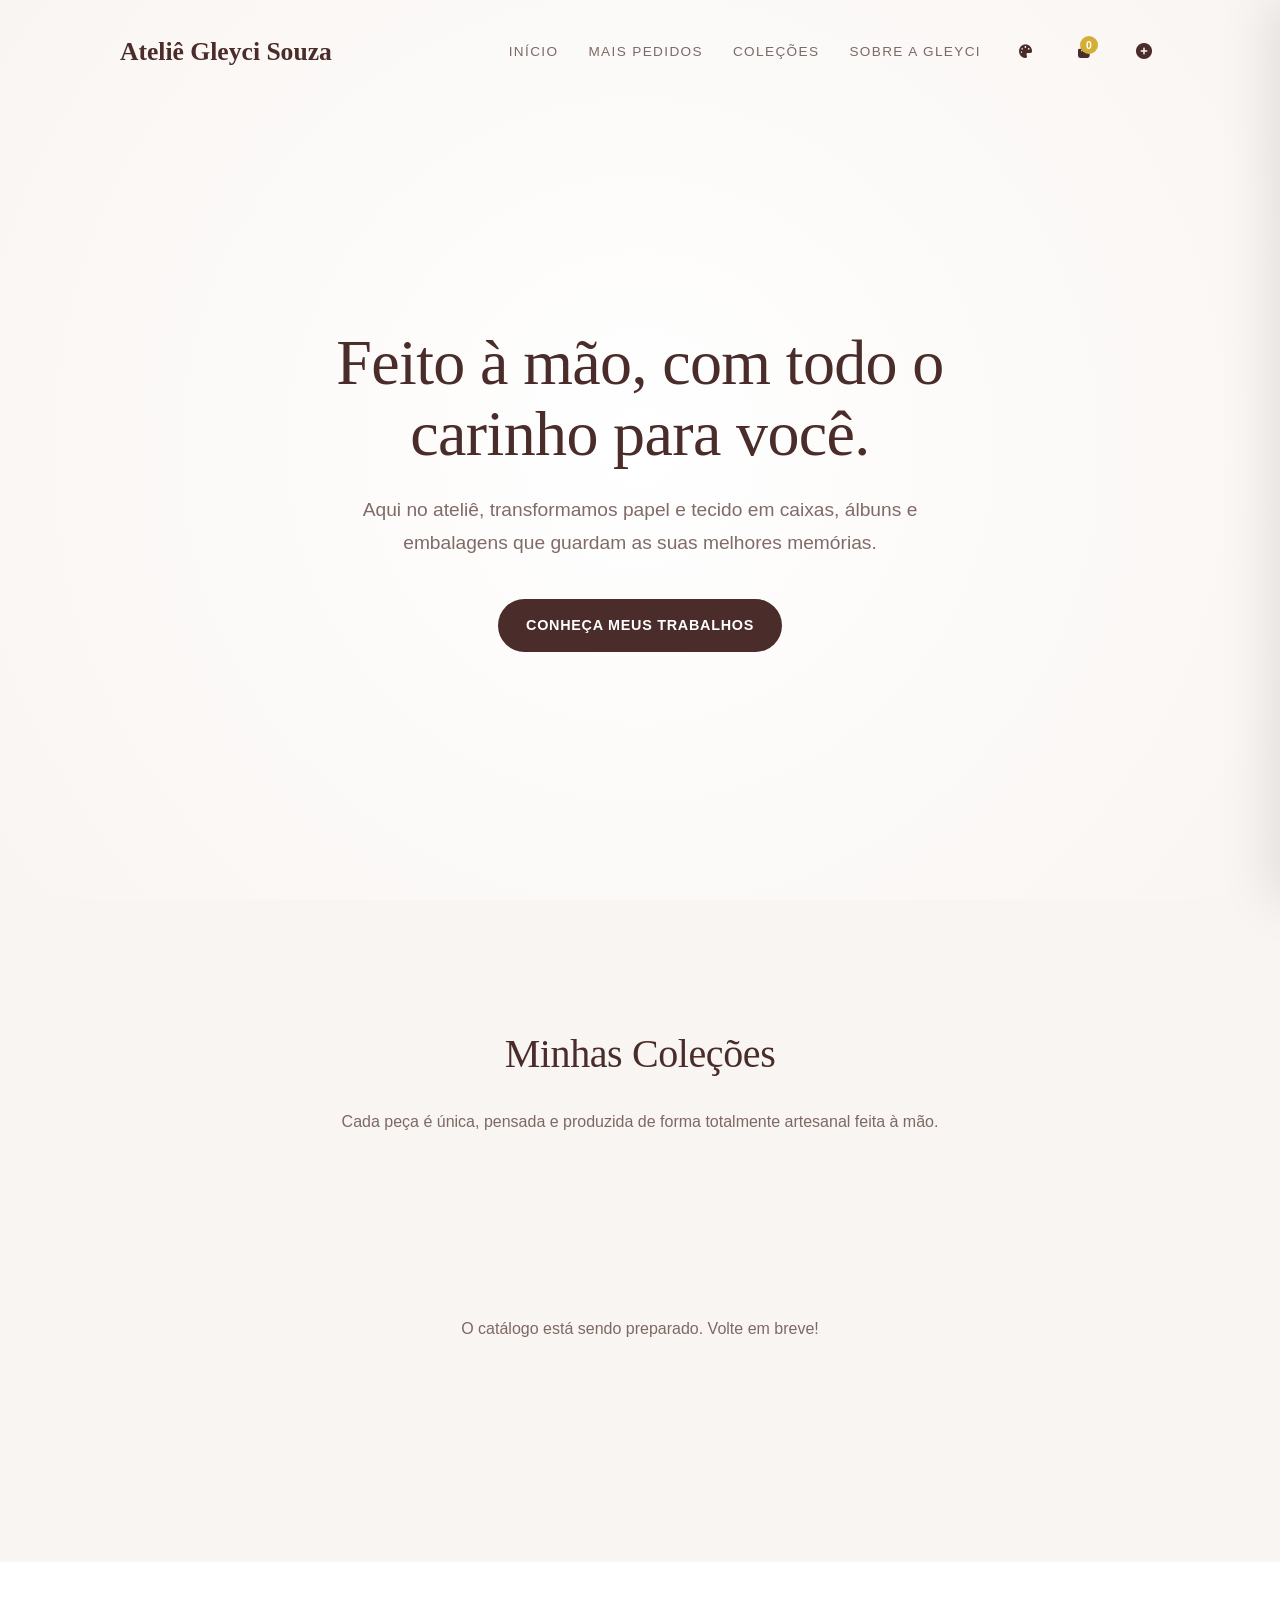
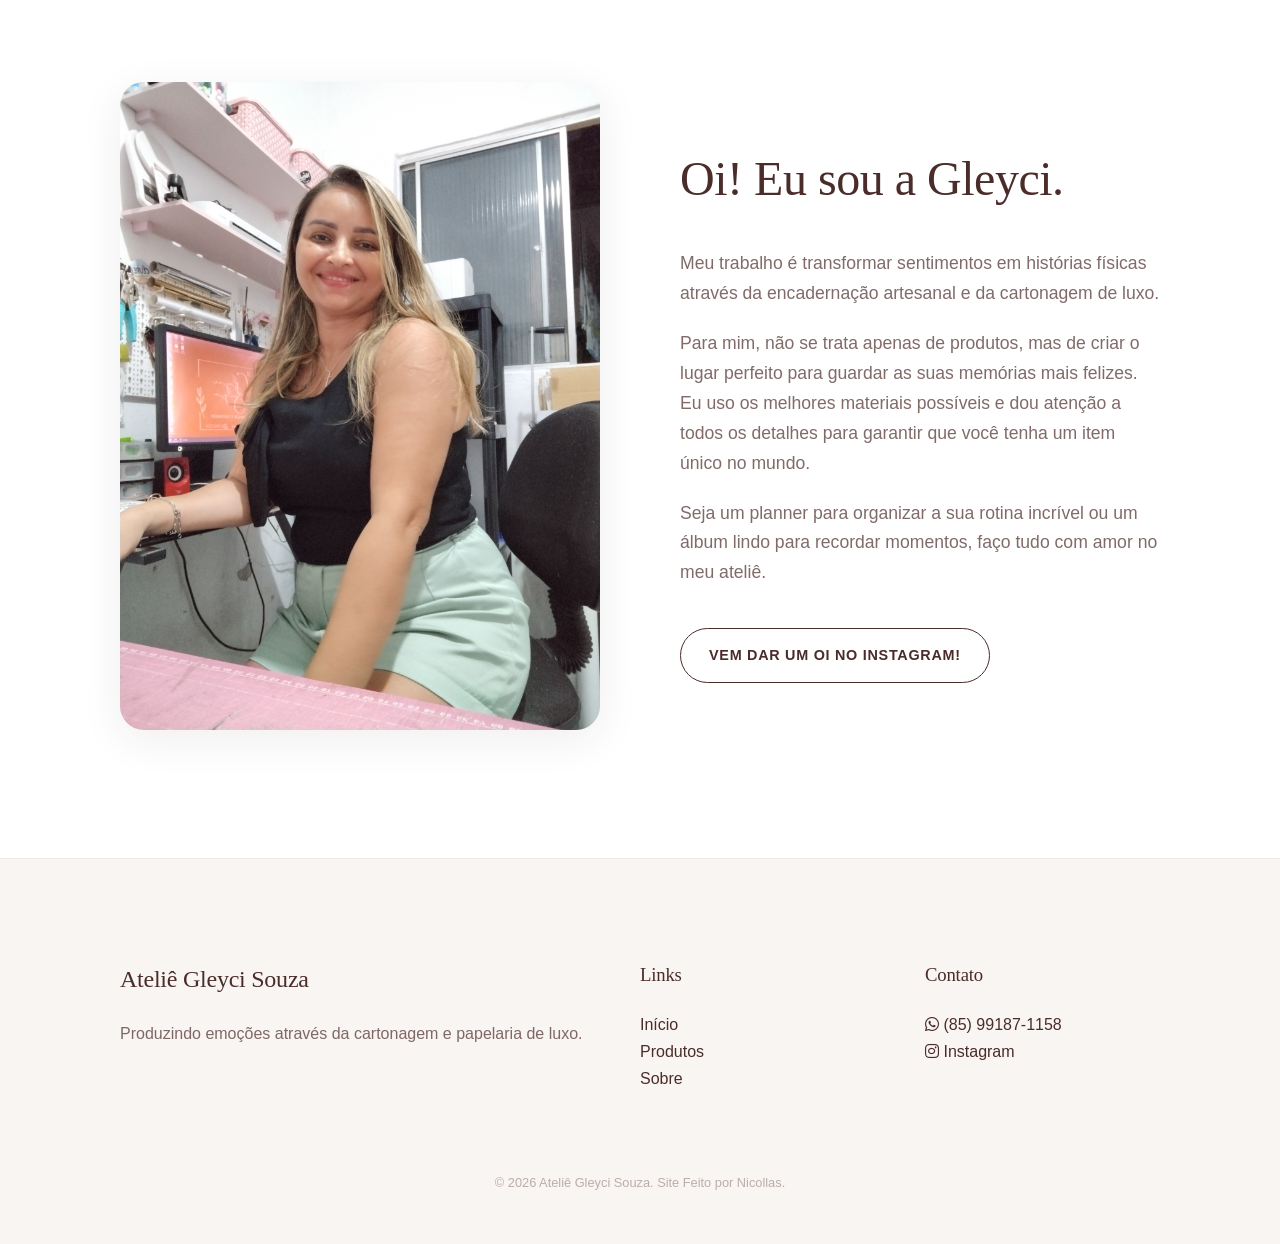
==== index.html @ ee4da1b1 "Add files via upload" ====
<!DOCTYPE html>
<html lang="pt-br">

<head>
    <meta charset="UTF-8">
    <meta name="viewport" content="width=device-width, initial-scale=1.0">
    <title>Ateliê Gleyci Souza | Elegância em Cada Detalhe</title>
    <meta name="description"
        content="Papelaria de luxo, encadernação artesanal e cartonagem personalizada. Peças exclusivas feitas à mão.">
    <link rel="stylesheet" href="style.css">
    <link rel="stylesheet" href="https://cdnjs.cloudflare.com/ajax/libs/font-awesome/6.4.0/css/all.min.css">
</head>

<body data-theme="nature">
    <header id="header">
        <div class="container nav-container">
            <a href="#" class="logo">Ateliê Gleyci Souza</a>

            <div class="nav-right">
                <nav class="nav-links">
                    <a href="#home">Início</a>
                    <a href="#top10">Mais Pedidos</a>
                    <a href="#produtos">Coleções</a>
                    <a href="#sobre">Sobre a Gleyci</a>
                </nav>

                <button id="theme-toggle" class="icon-btn" title="Mudar Tema">
                    <i class="fas fa-palette"></i>
                </button>

                <button id="cart-toggle" class="icon-btn" title="Carrinho">
                    <i class="fas fa-shopping-bag"></i>
                    <span id="cart-count" class="cart-badge">0</span>
                </button>

                <a href="login.html" class="icon-btn" title="Adicionar Produtos">
                    <i class="fas fa-plus-circle"></i>
                </a>
            </div>
        </div>
    </header>

    <main>
        <section id="home" class="hero fade-in">
            <div class="hero-content">
                <h1>Feito à mão, com todo o carinho para você.</h1>
                <p>Aqui no ateliê, transformamos papel e tecido em caixas, álbuns e embalagens que guardam as suas
                    melhores memórias.</p>
                <div class="hero-btns">
                    <a href="#produtos" class="btn btn-primary">Conheça Meus Trabalhos</a>
                </div>
            </div>
        </section>

        <section id="top10" class="products" style="background-color: var(--surface);">
            <div class="container">
                <div class="section-header">
                    <h2>⭐ Top 10 Mais Pedidos</h2>
                    <p>Os queridinhos dos nossos clientes. As peças mais amadas e procuradas do ateliê.</p>
                </div>
                <!-- Usaremos um flex container com scroll horizontal para os destaques -->
                <div id="top10-grid" class="product-grid"
                    style="display: flex; overflow-x: auto; padding-bottom: 20px; scroll-snap-type: x mandatory; gap: 30px;">
                    <!-- Dynamic Top 10 Products -->
                </div>
            </div>
        </section>

        <section id="produtos" class="products">
            <div class="container">
                <div class="section-header">
                    <h2>Minhas Coleções</h2>
                    <p>Cada peça é única, pensada e produzida de forma totalmente artesanal feita à mão.</p>
                </div>
                <div id="product-grid" class="product-grid">
                    <!-- Dynamic Products -->
                </div>
            </div>
        </section>

        <section id="sobre" class="about">
            <div class="container about-container">
                <div class="about-image">
                    <img src="IMG_20260121_184040.jpg" alt="Gleyci Souza">
                </div>
                <div class="about-text">
                    <h2>Oi! Eu sou a Gleyci.</h2>
                    <p>Meu trabalho é transformar sentimentos em histórias físicas através da encadernação artesanal e
                        da cartonagem de luxo.</p>
                    <p>Para mim, não se trata apenas de produtos, mas de criar o lugar perfeito para guardar as suas
                        memórias mais felizes. Eu uso os melhores materiais possíveis e dou atenção a todos os detalhes
                        para garantir que você tenha um item único no mundo.</p>
                    <p>Seja um planner para organizar a sua rotina incrível ou um álbum lindo para recordar momentos,
                        faço tudo com amor no meu ateliê.</p>
                    <div style="margin-top: 40px;">
                        <a href="https://www.instagram.com/atelie.gleycisouza/" target="_blank"
                            class="btn btn-outline">Vem dar um oi no Instagram!</a>
                    </div>
                </div>
            </div>
        </section>
    </main>

    <!-- Shopping Cart Drawer -->
    <div id="cart-overlay" class="cart-overlay"></div>
    <div id="cart-drawer" class="cart-drawer">
        <div class="cart-header">
            <h3>Seu Carrinho</h3>
            <button id="close-cart" class="icon-btn"><i class="fas fa-times"></i></button>
        </div>
        <div id="cart-items" class="cart-items">
            <!-- Cart items will appear here -->
        </div>
        <div class="cart-footer">
            <div class="cart-total">
                <span>Total:</span>
                <span id="cart-total-value">R$ 0,00</span>
            </div>
            <button id="checkout-btn" class="btn btn-primary" style="width: 100%;">Finalizar pelo WhatsApp</button>
        </div>
    </div>

    <footer>
        <div class="container">
            <div class="footer-grid">
                <div>
                    <h2 class="footer-logo">Ateliê Gleyci Souza</h2>
                    <p>Produzindo emoções através da cartonagem e papelaria de luxo.</p>
                </div>
                <div>
                    <h3>Links</h3>
                    <ul style="list-style: none; margin-top: 20px;">
                        <li><a href="#home">Início</a></li>
                        <li><a href="#produtos">Produtos</a></li>
                        <li><a href="#sobre">Sobre</a></li>
                    </ul>
                </div>
                <div>
                    <h3>Contato</h3>
                    <ul style="list-style: none; margin-top: 20px;">
                        <li><a href="https://wa.me/5585991871158"><i class="fab fa-whatsapp"></i> (85) 99187-1158</a>
                        </li>
                        <li><a href="https://www.instagram.com/atelie.gleycisouza/"><i class="fab fa-instagram"></i>
                                Instagram</a></li>
                    </ul>
                </div>
            </div>
            <div style="text-align: center; margin-top: 80px; opacity: 0.5; font-size: 0.8rem;">
                <p>&copy; 2026 Ateliê Gleyci Souza. Site Feito por Nicollas.</p>
            </div>
        </div>
    </footer>

    <script src="main.js"></script>
</body>

</html>
---- style.css ----
:root {
    /* Primary brand colors - Default Theme (Nature) */
    --primary: #4A2C2A;
    --primary-dark: #2D1B1A;
    --accent: #D4AF37;
    --accent-light: #F1D592;
    --bg: #F9F5F2;
    --surface: #FFFFFF;
    --text: #4A2C2A;
    --text-muted: rgba(74, 44, 42, 0.7);
    --glass: rgba(255, 255, 255, 0.85);

    /* Typography */
    --font-heading: 'Playfair Display', serif;
    --font-body: 'Inter', sans-serif;

    /* Spacing & Shadows */
    --shadow-premium: 0 10px 40px rgba(74, 44, 42, 0.08);
    --radius-lg: 24px;
    --radius-md: 12px;
    --transition: all 0.4s cubic-bezier(0.2, 0, 0.2, 1);
}

/* Pink Theme (Rosé) */
[data-theme="pink"] {
    --primary: #E8A4B8;
    --primary-dark: #D48A9F;
    --accent: #D4AF37;
    --accent-light: #F1D592;
    --bg: #FFF5F7;
    --surface: #FFFFFF;
    --text: #5D3A3A;
    --text-muted: rgba(93, 58, 58, 0.7);
    --glass: rgba(255, 255, 255, 0.9);
}

@import url('https://fonts.googleapis.com/css2?family=Inter:wght@300;400;600&family=Playfair+Display:ital,wght@0,400..900;1,400..900&display=swap');

* {
    margin: 0;
    padding: 0;
    box-sizing: border-box;
}

html {
    scroll-behavior: smooth;
}

body {
    background-color: var(--bg);
    color: var(--text);
    font-family: var(--font-body);
    line-height: 1.7;
    overflow-x: hidden;
    transition: background-color 0.5s ease;
}

h1,
h2,
h3 {
    font-family: var(--font-heading);
    letter-spacing: -0.01em;
    font-weight: 500;
}

p {
    color: var(--text-muted);
}

a {
    text-decoration: none;
    color: inherit;
    transition: var(--transition);
}

/* Minimalist UI Components */
.container {
    max-width: 1100px;
    margin: 0 auto;
    padding: 0 30px;
}

.btn {
    display: inline-flex;
    align-items: center;
    padding: 14px 28px;
    border-radius: 50px;
    font-weight: 600;
    font-size: 0.9rem;
    letter-spacing: 0.05em;
    text-transform: uppercase;
    cursor: pointer;
    transition: var(--transition);
    border: none;
    font-family: var(--font-body);
}

.btn-primary {
    background-color: var(--primary);
    color: white;
}

.btn-primary:hover {
    transform: translateY(-3px);
    box-shadow: 0 10px 25px rgba(0, 0, 0, 0.1);
    opacity: 0.9;
}

.btn-outline {
    border: 1px solid var(--primary);
    color: var(--primary);
    background: transparent;
}

.btn-outline:hover {
    background: var(--primary);
    color: white;
}

/* Header */
header {
    position: fixed;
    top: 0;
    width: 100%;
    z-index: 1000;
    padding: 30px 0;
    transition: var(--transition);
}

header.scrolled {
    background: var(--glass);
    backdrop-filter: blur(20px);
    -webkit-backdrop-filter: blur(20px);
    padding: 15px 0;
    box-shadow: 0 1px 0 rgba(0, 0, 0, 0.05);
}

.nav-container {
    display: flex;
    justify-content: space-between;
    align-items: center;
}

.logo {
    font-family: var(--font-heading);
    font-size: 1.6rem;
    font-weight: 600;
    color: var(--primary);
}

.nav-right {
    display: flex;
    align-items: center;
    gap: 30px;
}

.nav-links {
    display: flex;
    gap: 30px;
}

.nav-links a {
    font-size: 0.85rem;
    font-weight: 500;
    letter-spacing: 0.1em;
    text-transform: uppercase;
    color: var(--text);
    opacity: 0.7;
}

.nav-links a:hover {
    opacity: 1;
    color: var(--accent);
}

.icon-btn {
    background: none;
    border: none;
    cursor: pointer;
    color: var(--text);
    position: relative;
    padding: 8px;
    transition: var(--transition);
}

.icon-btn:hover {
    color: var(--accent);
    transform: scale(1.1);
}

/* Hero Section */
.hero {
    height: 100vh;
    display: flex;
    align-items: center;
    justify-content: center;
    text-align: center;
    padding-top: 80px;
    background: radial-gradient(circle at center, var(--surface) 0%, var(--bg) 100%);
}

.hero-content {
    max-width: 800px;
}

.hero h1 {
    font-size: 4rem;
    margin-bottom: 25px;
    line-height: 1.1;
}

@media (max-width: 768px) {
    .hero h1 {
        font-size: 2.5rem;
    }
}

.hero p {
    font-size: 1.2rem;
    margin-bottom: 40px;
    max-width: 600px;
    margin-left: auto;
    margin-right: auto;
}

/* Products Section */
.products {
    padding: 120px 0;
}

.section-header {
    margin-bottom: 80px;
    text-align: center;
}

.section-header h2 {
    font-size: 2.5rem;
    margin-bottom: 20px;
}

.product-grid {
    display: grid;
    grid-template-columns: repeat(auto-fill, minmax(320px, 1fr));
    gap: 50px;
}

.product-card {
    background: var(--surface);
    border-radius: var(--radius-lg);
    overflow: hidden;
    transition: var(--transition);
}

.product-card:hover {
    transform: translateY(-10px);
}

.product-image {
    aspect-ratio: 1/1;
    overflow: hidden;
    position: relative;
    border-radius: var(--radius-lg);
}

.product-image img {
    width: 100%;
    height: 100%;
    object-fit: cover;
    transition: transform 0.6s cubic-bezier(0.2, 0, 0.2, 1);
}

.product-card:hover .product-image img {
    transform: scale(1.05);
}

.product-info {
    padding: 25px 5px;
}

.product-name {
    font-size: 1.3rem;
    margin-bottom: 8px;
}

.product-price {
    font-size: 1.1rem;
    color: var(--accent);
    font-weight: 600;
    margin-bottom: 20px;
}

/* About Section */
.about {
    padding: 120px 0;
    background: var(--surface);
}

.about-container {
    display: grid;
    grid-template-columns: 1fr 1fr;
    gap: 80px;
    align-items: center;
}

@media (max-width: 768px) {
    .about-container {
        grid-template-columns: 1fr;
        gap: 40px;
    }
}

.about-text h2 {
    font-size: 3rem;
    margin-bottom: 30px;
}

.about-text p {
    margin-bottom: 20px;
    font-size: 1.1rem;
}

.about-image img {
    width: 100%;
    border-radius: var(--radius-lg);
    box-shadow: var(--shadow-premium);
}

/* Cart Toggle Drawer */
.cart-drawer {
    position: fixed;
    right: -400px;
    top: 0;
    width: 400px;
    height: 100vh;
    background: var(--surface);
    z-index: 2000;
    box-shadow: -10px 0 50px rgba(0, 0, 0, 0.1);
    transition: var(--transition);
    padding: 40px;
    display: flex;
    flex-direction: column;
}

.cart-drawer.open {
    right: 0;
}

.cart-header {
    display: flex;
    justify-content: space-between;
    align-items: center;
    margin-bottom: 40px;
}

.cart-items {
    flex-grow: 1;
    overflow-y: auto;
}

.cart-item {
    display: flex;
    gap: 15px;
    margin-bottom: 25px;
    padding-bottom: 20px;
    border-bottom: 1px solid rgba(0, 0, 0, 0.05);
}

.cart-item img {
    width: 80px;
    height: 80px;
    object-fit: cover;
    border-radius: var(--radius-md);
}

.cart-footer {
    padding-top: 30px;
    border-top: 1px solid rgba(0, 0, 0, 0.05);
}

.cart-total {
    display: flex;
    justify-content: space-between;
    font-size: 1.3rem;
    font-weight: 600;
    margin-bottom: 30px;
}

.cart-overlay {
    position: fixed;
    inset: 0;
    background: rgba(0, 0, 0, 0.2);
    z-index: 1999;
    opacity: 0;
    visibility: hidden;
    transition: var(--transition);
}

.cart-overlay.show {
    opacity: 1;
    visibility: visible;
}

.cart-badge {
    position: absolute;
    top: 0;
    right: 0;
    background: var(--accent);
    color: white;
    font-size: 0.65rem;
    width: 18px;
    height: 18px;
    border-radius: 50%;
    display: flex;
    align-items: center;
    justify-content: center;
    font-weight: 700;
}

/* Footer & Other */
footer {
    padding: 100px 0 50px;
    background: var(--bg);
    border-top: 1px solid rgba(0, 0, 0, 0.05);
}

.footer-grid {
    display: grid;
    grid-template-columns: 2fr 1fr 1fr;
    gap: 50px;
}

@media (max-width: 768px) {
    .footer-grid {
        grid-template-columns: 1fr;
    }
}

.footer-logo {
    font-family: var(--font-heading);
    font-size: 1.5rem;
    margin-bottom: 20px;
}

.fade-in {
    animation: fadeIn 1s var(--transition) forwards;
}

@keyframes fadeIn {
    from {
        opacity: 0;
        transform: translateY(30px);
    }

    to {
        opacity: 1;
        transform: translateY(0);
    }
}

/* --- Mobile Improvements --- */
@media (max-width: 768px) {
    .nav-container {
        flex-direction: column;
        gap: 15px;
    }

    .nav-links {
        gap: 15px;
        flex-wrap: wrap;
        justify-content: center;
    }

    .nav-right {
        gap: 15px;
    }

    .hero {
        padding-top: 120px;
    }

    .cart-drawer {
        width: 100%;
        right: -100%;
    }

    .cart-drawer.open {
        right: 0;
    }
}
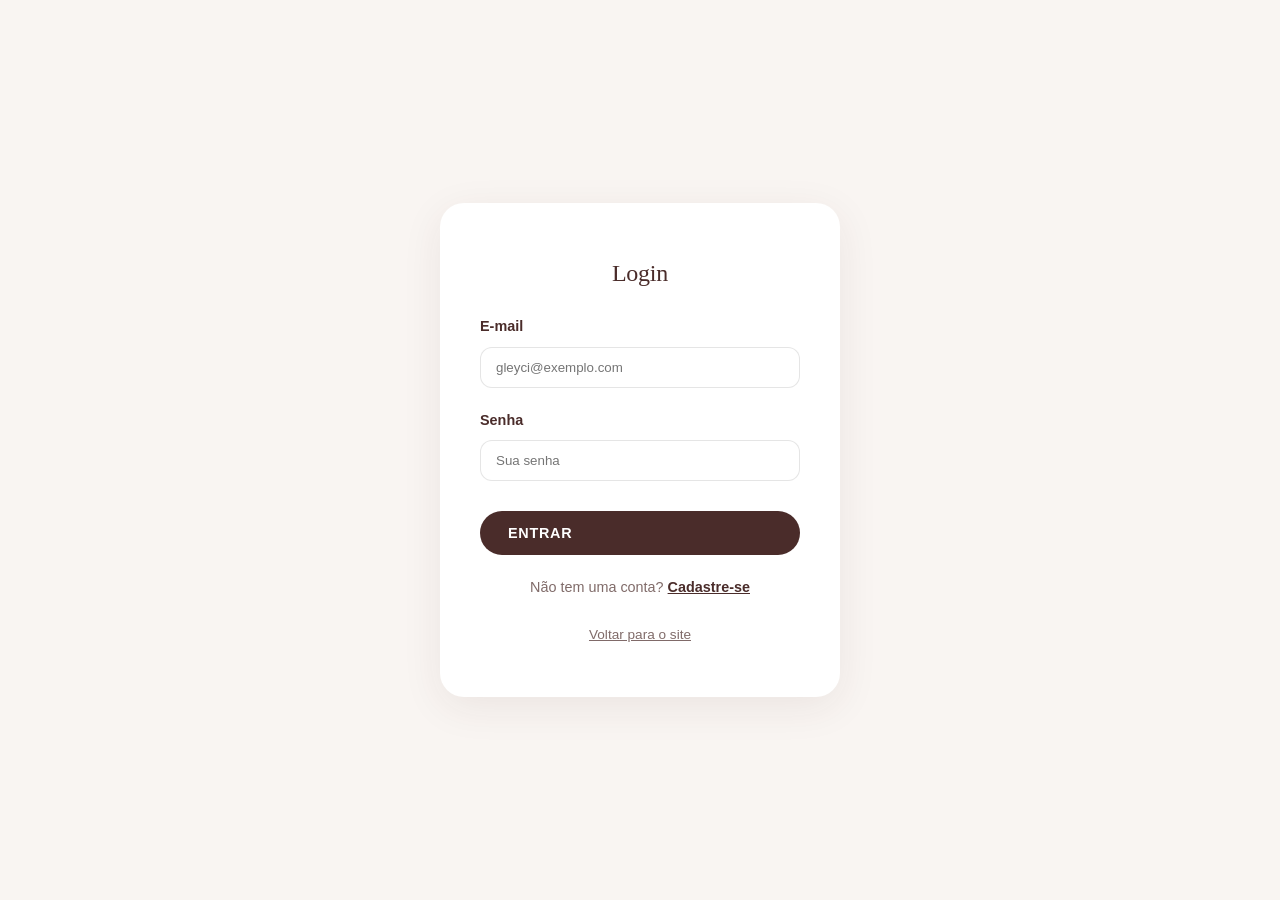
==== commit 3f3aa1a8: "Implement user authentication check in index.html Added user authentication check to prevent access " ====
--- a/index.html
+++ b/index.html
@@ -12,6 +12,15 @@
 </head>
 
 <body data-theme="nature">
+    <script>
+        // Bloqueia o acesso ao site para quem não estiver logado
+        (function () {
+            const isLogged = sessionStorage.getItem('atelie_logged_in') === 'true';
+            if (!isLogged) {
+                window.location.href = 'login.html';
+            }
+        })();
+    </script>
     <header id="header">
         <div class="container nav-container">
             <a href="#" class="logo">Ateliê Gleyci Souza</a>
@@ -24,6 +33,8 @@
                     <a href="#sobre">Sobre a Gleyci</a>
                 </nav>
 
+                <div id="user-profile" class="user-profile"></div>
+
                 <button id="theme-toggle" class="icon-btn" title="Mudar Tema">
                     <i class="fas fa-palette"></i>
                 </button>
@@ -33,7 +44,7 @@
                     <span id="cart-count" class="cart-badge">0</span>
                 </button>
 
-                <a href="login.html" class="icon-btn" title="Adicionar Produtos">
+                <a href="admin.html" class="icon-btn" title="Adicionar Produtos">
                     <i class="fas fa-plus-circle"></i>
                 </a>
             </div>
@@ -120,6 +131,48 @@
         </div>
     </div>
 
+    <!-- Modal de Conta / Perfil -->
+    <div id="account-modal" class="account-modal">
+        <div id="account-modal-backdrop" class="account-modal-backdrop"></div>
+        <div class="account-modal-card fade-in">
+            <h3 style="margin-bottom: 10px;">Minha Conta</h3>
+            <p style="font-size: 0.9rem; color: var(--text-muted); margin-bottom: 20px;">
+                Atualize seu nome e foto que aparecem aqui no site.
+            </p>
+            <div class="account-modal-body">
+                <div class="account-photo-wrapper">
+                    <img id="account-photo-preview" alt="Foto de perfil" />
+                </div>
+                <div class="account-form-fields">
+                    <div class="form-group">
+                        <label>Nome</label>
+                        <input type="text" id="account-name" placeholder="Seu nome completo">
+                    </div>
+                    <div class="form-group">
+                        <label>Nova foto de perfil</label>
+                        <input type="file" id="account-photo-file" accept="image/*">
+                        <small style="font-size: 0.8rem; color: var(--text-muted);">Se não escolher uma nova foto, a
+                            atual será mantida.</small>
+                    </div>
+                    <div class="form-group">
+                        <label>E-mail conectado</label>
+                        <p id="account-email-label" class="account-email-label"></p>
+                    </div>
+                </div>
+            </div>
+            <div class="account-modal-actions">
+                <button type="button" id="account-save-btn" class="btn btn-primary" style="width: 100%;">Salvar
+                    alterações</button>
+                <button type="button" id="account-unlink-btn" class="btn btn-outline"
+                    style="width: 100%; margin-top: 10px;">Desvincular conta</button>
+                <button type="button" id="account-close-btn" class="icon-btn"
+                    style="display: block; margin: 15px auto 0; font-size: 0.9rem; opacity: 0.7;">
+                    Fechar
+                </button>
+            </div>
+        </div>
+    </div>
+
     <footer>
         <div class="container">
             <div class="footer-grid">
@@ -154,4 +207,4 @@
     <script src="main.js"></script>
 </body>
 
-</html>+</html>
